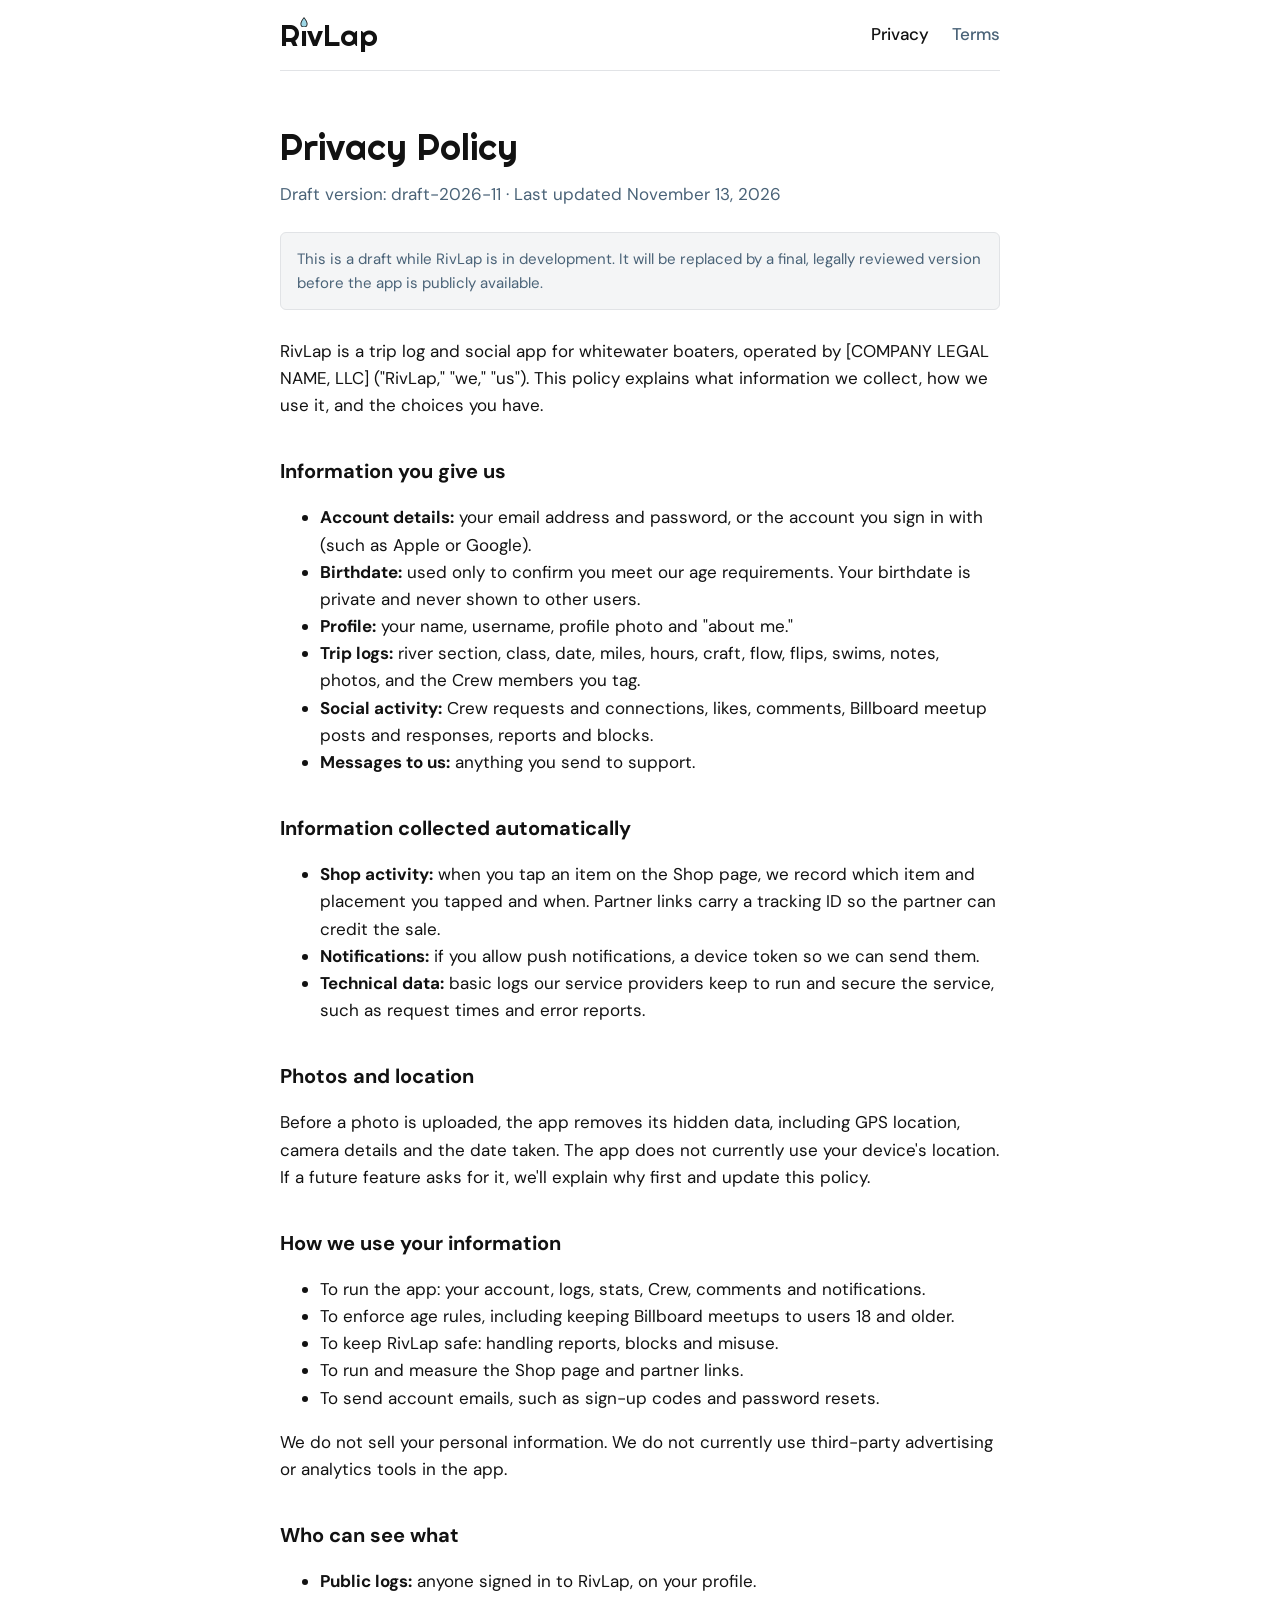
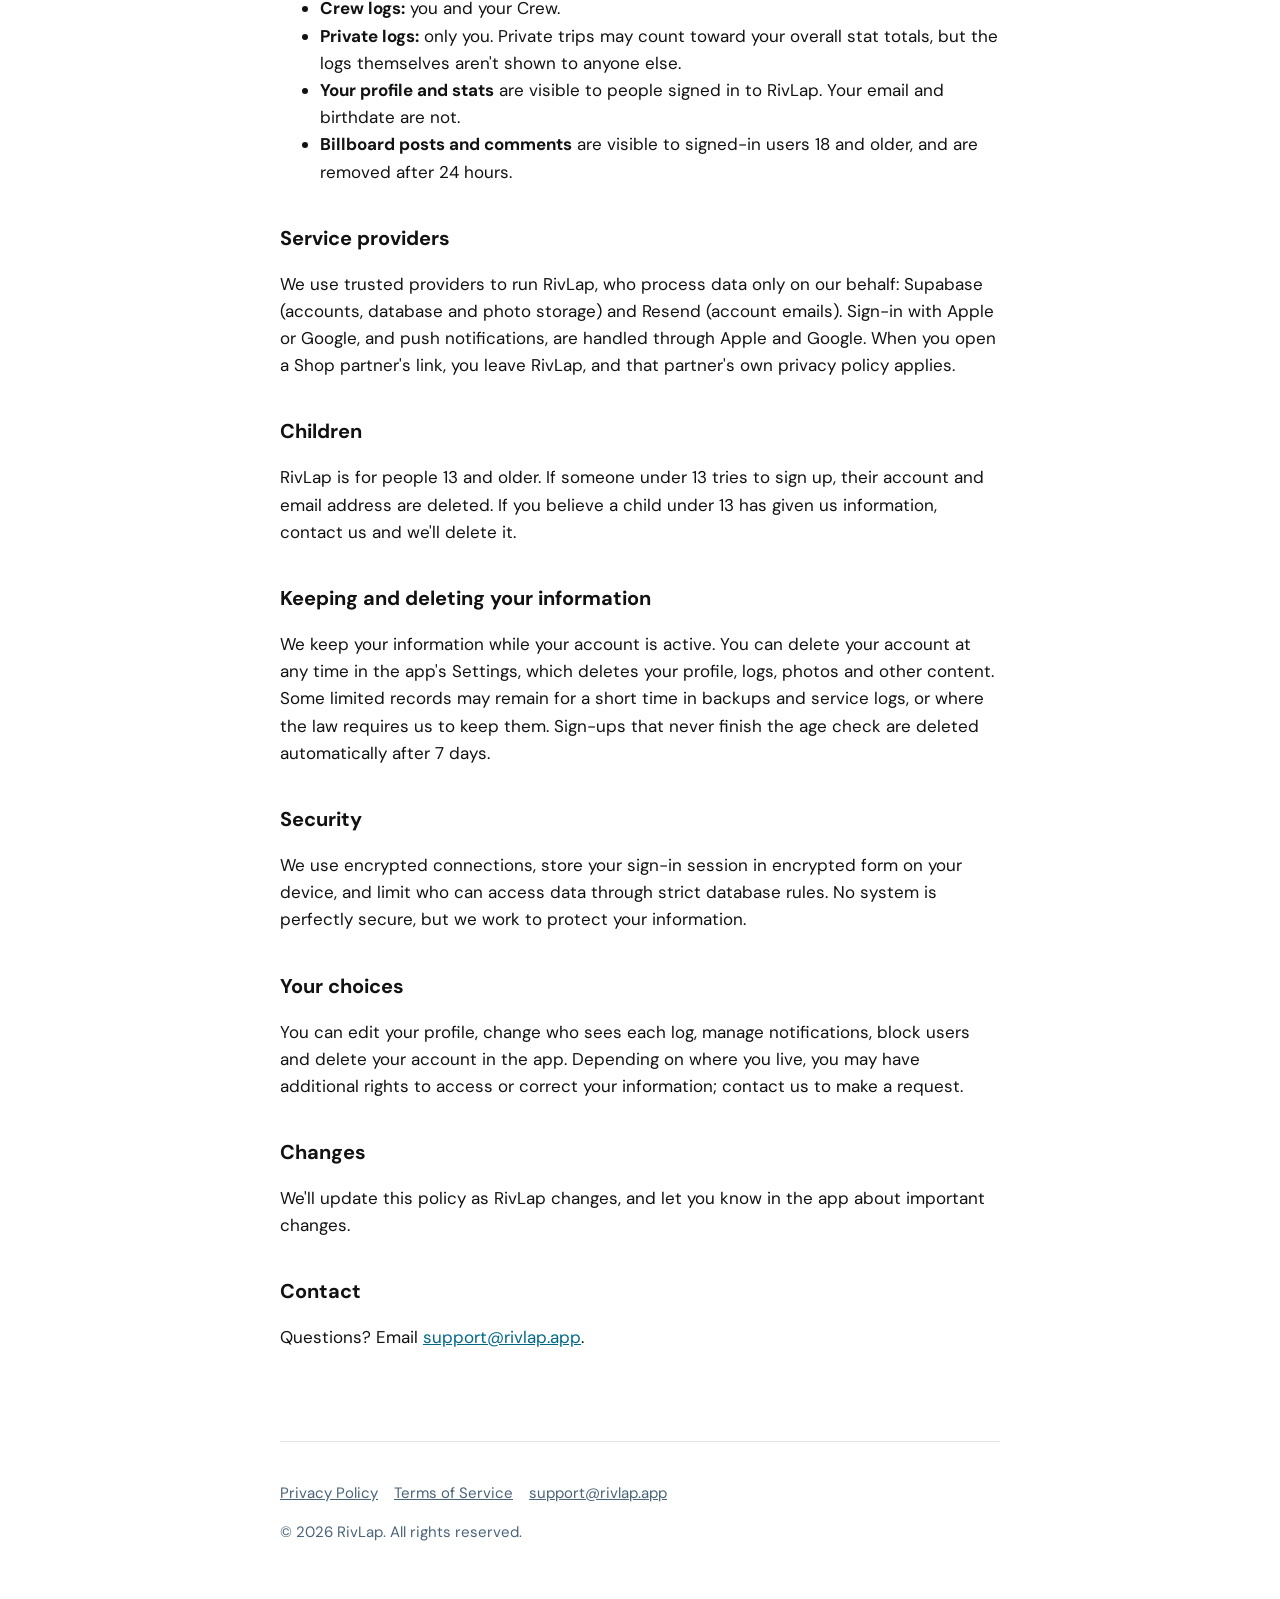
==== privacy/index.html @ aa17e75a "Publish the RivLap website: home, Privacy Policy and Terms of Service drafts Co-Authored-By: Claude " ====
<!doctype html>
<html lang="en">
<head>
<meta charset="utf-8">
<meta name="viewport" content="width=device-width, initial-scale=1">
<title>Privacy Policy · RivLap</title>
<meta name="description" content="How RivLap collects, uses and protects your information.">
<link rel="preconnect" href="https://fonts.googleapis.com">
<link rel="preconnect" href="https://fonts.gstatic.com" crossorigin>
<link href="https://fonts.googleapis.com/css2?family=DM+Sans:wght@400;500;700&family=Righteous&display=swap" rel="stylesheet">
<link rel="stylesheet" href="/style.css">
</head>
<body>
<div class="wrap">
  <header class="site">
    <a class="logo" href="/" aria-label="RivLap home">R<span class="i">ı<svg class="drop" viewBox="0 0 100 132" aria-hidden="true"><path class="o" d="M50 0C50 0 6 52 6 86a44 44 0 0 0 88 0C94 52 50 0 50 0Z"/><path class="f" d="M50 17C50 17 17 58 17 86a33 33 0 0 0 66 0C83 58 50 17 50 17Z"/></svg></span>vLap</a>
    <nav aria-label="Main">
      <a href="/privacy/" aria-current="page">Privacy</a>
      <a href="/terms/">Terms</a>
    </nav>
  </header>

  <main class="doc">
    <h1>Privacy Policy</h1>
    <p class="meta">Draft version: draft-2026-11 · Last updated November 13, 2026</p>
    <p class="draft">This is a draft while RivLap is in development. It will be replaced by a final, legally reviewed version before the app is publicly available.</p>

    <p>RivLap is a trip log and social app for whitewater boaters, operated by [COMPANY LEGAL NAME, LLC] ("RivLap," "we," "us"). This policy explains what information we collect, how we use it, and the choices you have.</p>

    <h2>Information you give us</h2>
    <ul>
      <li><strong>Account details:</strong> your email address and password, or the account you sign in with (such as Apple or Google).</li>
      <li><strong>Birthdate:</strong> used only to confirm you meet our age requirements. Your birthdate is private and never shown to other users.</li>
      <li><strong>Profile:</strong> your name, username, profile photo and "about me."</li>
      <li><strong>Trip logs:</strong> river section, class, date, miles, hours, craft, flow, flips, swims, notes, photos, and the Crew members you tag.</li>
      <li><strong>Social activity:</strong> Crew requests and connections, likes, comments, Billboard meetup posts and responses, reports and blocks.</li>
      <li><strong>Messages to us:</strong> anything you send to support.</li>
    </ul>

    <h2>Information collected automatically</h2>
    <ul>
      <li><strong>Shop activity:</strong> when you tap an item on the Shop page, we record which item and placement you tapped and when. Partner links carry a tracking ID so the partner can credit the sale.</li>
      <li><strong>Notifications:</strong> if you allow push notifications, a device token so we can send them.</li>
      <li><strong>Technical data:</strong> basic logs our service providers keep to run and secure the service, such as request times and error reports.</li>
    </ul>

    <h2>Photos and location</h2>
    <p>Before a photo is uploaded, the app removes its hidden data, including GPS location, camera details and the date taken. The app does not currently use your device's location. If a future feature asks for it, we'll explain why first and update this policy.</p>

    <h2>How we use your information</h2>
    <ul>
      <li>To run the app: your account, logs, stats, Crew, comments and notifications.</li>
      <li>To enforce age rules, including keeping Billboard meetups to users 18 and older.</li>
      <li>To keep RivLap safe: handling reports, blocks and misuse.</li>
      <li>To run and measure the Shop page and partner links.</li>
      <li>To send account emails, such as sign-up codes and password resets.</li>
    </ul>
    <p>We do not sell your personal information. We do not currently use third-party advertising or analytics tools in the app.</p>

    <h2>Who can see what</h2>
    <ul>
      <li><strong>Public logs:</strong> anyone signed in to RivLap, on your profile.</li>
      <li><strong>Crew logs:</strong> you and your Crew.</li>
      <li><strong>Private logs:</strong> only you. Private trips may count toward your overall stat totals, but the logs themselves aren't shown to anyone else.</li>
      <li><strong>Your profile and stats</strong> are visible to people signed in to RivLap. Your email and birthdate are not.</li>
      <li><strong>Billboard posts and comments</strong> are visible to signed-in users 18 and older, and are removed after 24 hours.</li>
    </ul>

    <h2>Service providers</h2>
    <p>We use trusted providers to run RivLap, who process data only on our behalf: Supabase (accounts, database and photo storage) and Resend (account emails). Sign-in with Apple or Google, and push notifications, are handled through Apple and Google. When you open a Shop partner's link, you leave RivLap, and that partner's own privacy policy applies.</p>

    <h2>Children</h2>
    <p>RivLap is for people 13 and older. If someone under 13 tries to sign up, their account and email address are deleted. If you believe a child under 13 has given us information, contact us and we'll delete it.</p>

    <h2>Keeping and deleting your information</h2>
    <p>We keep your information while your account is active. You can delete your account at any time in the app's Settings, which deletes your profile, logs, photos and other content. Some limited records may remain for a short time in backups and service logs, or where the law requires us to keep them. Sign-ups that never finish the age check are deleted automatically after 7 days.</p>

    <h2>Security</h2>
    <p>We use encrypted connections, store your sign-in session in encrypted form on your device, and limit who can access data through strict database rules. No system is perfectly secure, but we work to protect your information.</p>

    <h2>Your choices</h2>
    <p>You can edit your profile, change who sees each log, manage notifications, block users and delete your account in the app. Depending on where you live, you may have additional rights to access or correct your information; contact us to make a request.</p>

    <h2>Changes</h2>
    <p>We'll update this policy as RivLap changes, and let you know in the app about important changes.</p>

    <h2>Contact</h2>
    <p>Questions? Email <a href="mailto:support@rivlap.app">support@rivlap.app</a>.</p>
  </main>

  <footer class="site">
    <p><a href="/privacy/">Privacy Policy</a><a href="/terms/">Terms of Service</a><a href="mailto:support@rivlap.app">support@rivlap.app</a></p>
    <p>&copy; 2026 RivLap. All rights reserved.</p>
  </footer>
</div>
</body>
</html>
---- style.css ----
:root {
  --bg: #121212;
  --surface: #1c1c1c;
  --border: #2e2e2e;
  --text: #f2f2f2;
  --muted: #b5b5b5;
  --accent: #9ed7e6;
  --drop-outline: #f2f2f2;
}
@media (prefers-color-scheme: light) {
  :root {
    --bg: #ffffff;
    --surface: #f4f5f6;
    --border: #e1e3e6;
    --text: #121212;
    --muted: #4a6378;
    --accent: #006884;
    --drop-outline: #121212;
  }
}
* { box-sizing: border-box; }
html { -webkit-text-size-adjust: 100%; }
body {
  margin: 0;
  background: var(--bg);
  color: var(--text);
  font-family: "DM Sans", system-ui, -apple-system, sans-serif;
  font-size: 17px;
  line-height: 1.6;
}
a { color: var(--accent); }
a:focus-visible { outline: 2px solid var(--accent); outline-offset: 3px; }

.wrap { max-width: 760px; margin: 0 auto; padding: 0 20px; }

header.site {
  display: flex; align-items: center; justify-content: space-between;
  padding: 20px 0; border-bottom: 1px solid var(--border);
}
header.site nav a { margin-left: 18px; text-decoration: none; color: var(--muted); font-weight: 500; }
header.site nav a:hover, header.site nav a[aria-current="page"] { color: var(--text); }

/* Wordmark: "RivLap" with a water drop as the dot of the i */
.logo {
  font-family: "Righteous", system-ui, sans-serif;
  color: var(--text); text-decoration: none; line-height: 1;
  display: inline-flex; align-items: baseline; white-space: nowrap;
  letter-spacing: -0.01em;
}
.logo .i { position: relative; display: inline-block; }
.logo .drop { position: absolute; left: 50%; transform: translateX(-50%); width: 0.27em; bottom: 0.76em; }
.logo .drop .o { fill: var(--drop-outline); }
.logo .drop .f { fill: #9ed7e6; }
header.site .logo { font-size: 30px; }

.hero { text-align: center; padding: 96px 0 72px; }
.hero .logo { font-size: clamp(72px, 18vw, 128px); margin: 0; }
.hero .tagline { font-size: clamp(20px, 4.5vw, 26px); margin: 28px 0 8px; }
.hero .sub { color: var(--muted); max-width: 520px; margin: 0 auto; }
.badge {
  display: inline-block; margin-top: 32px; padding: 8px 18px; border-radius: 999px;
  border: 1px solid var(--border); background: var(--surface); font-weight: 500;
}

.features { display: grid; gap: 16px; grid-template-columns: repeat(auto-fit, minmax(200px, 1fr)); padding-bottom: 72px; }
.features div { background: var(--surface); border: 1px solid var(--border); border-radius: 6px; padding: 20px; }
.features h2 { font-family: "Righteous", system-ui, sans-serif; font-weight: 400; font-size: 20px; margin: 0 0 6px; }
.features p { margin: 0; color: var(--muted); font-size: 16px; }

.doc { padding: 48px 0 72px; }
.doc h1 { font-family: "Righteous", system-ui, sans-serif; font-weight: 400; font-size: 36px; margin: 0 0 4px; }
.doc h2 { font-size: 20px; margin: 36px 0 8px; }
.doc .meta { color: var(--muted); margin: 0 0 24px; }
.draft {
  border: 1px solid var(--border); background: var(--surface); border-radius: 6px;
  padding: 14px 16px; margin: 0 0 28px; font-size: 15px; color: var(--muted);
}

footer.site { border-top: 1px solid var(--border); padding: 24px 0 40px; color: var(--muted); font-size: 15px; }
footer.site a { color: var(--muted); margin-right: 16px; }
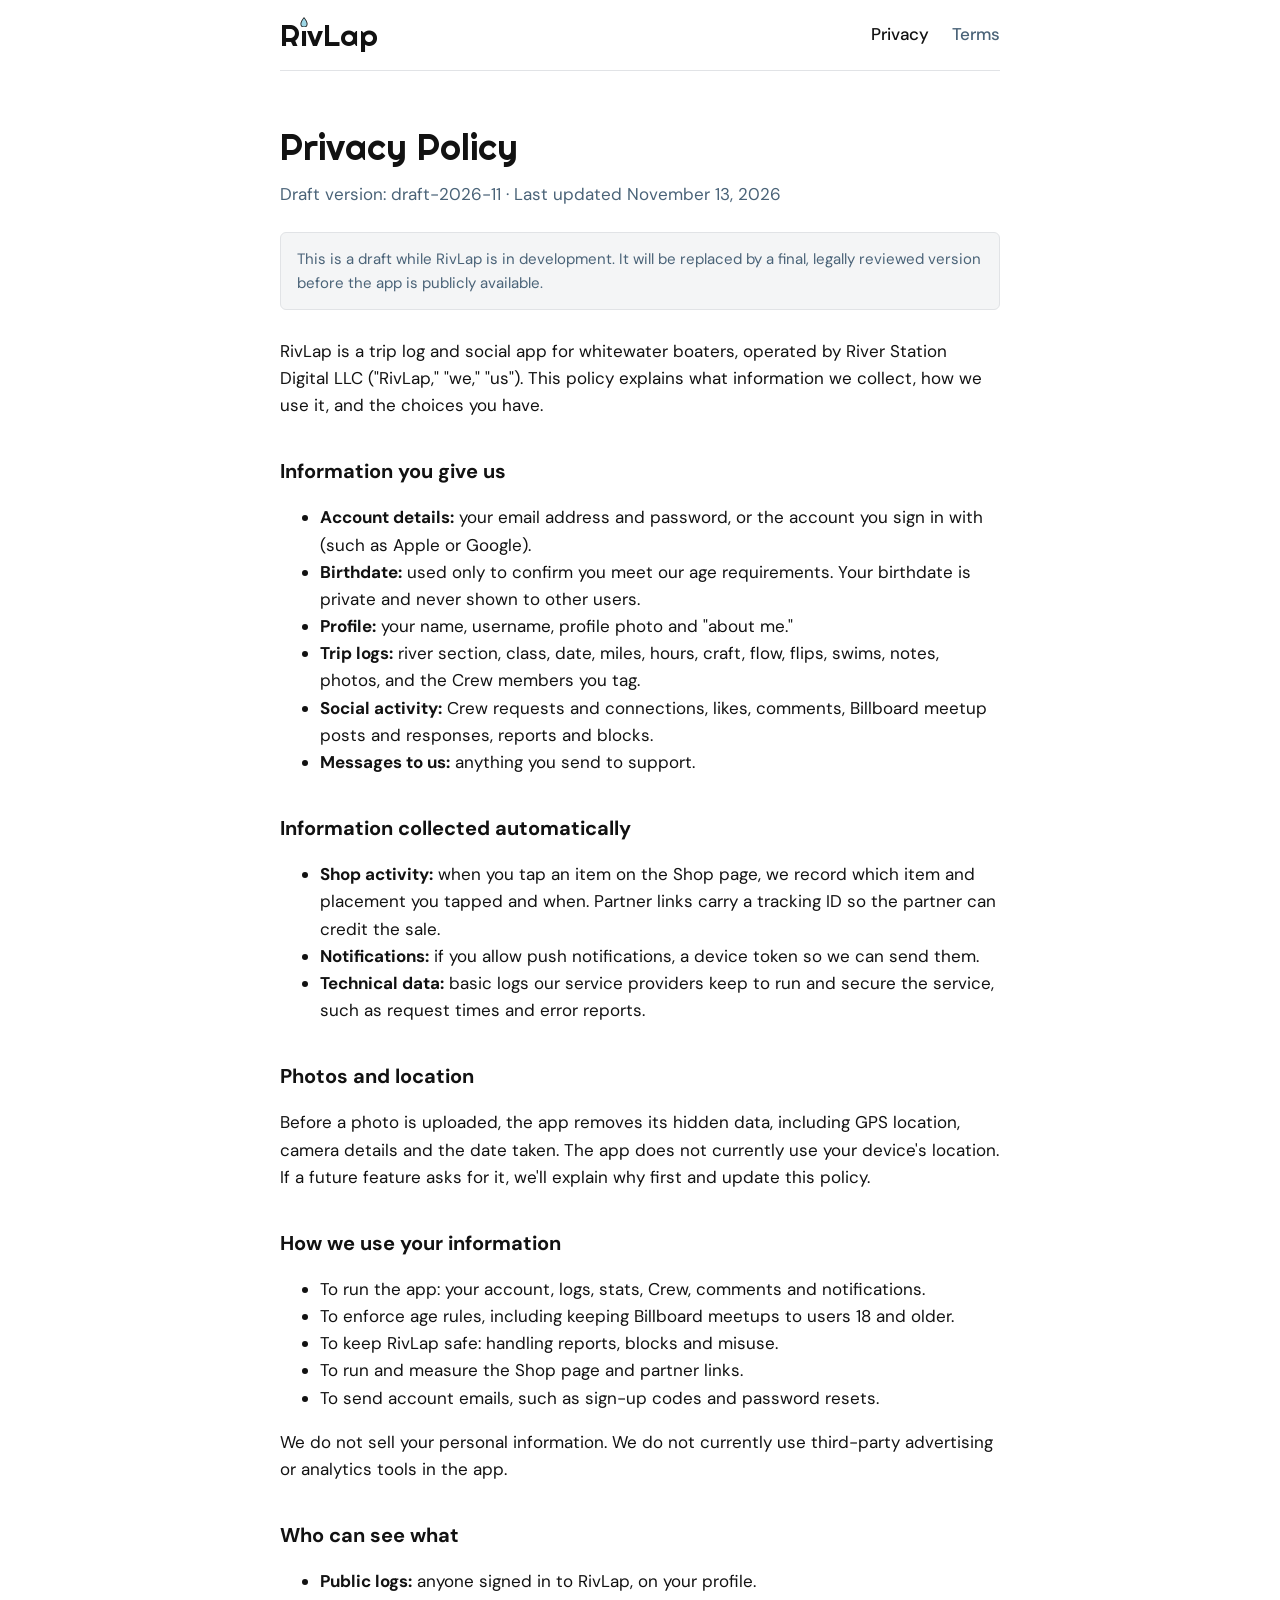
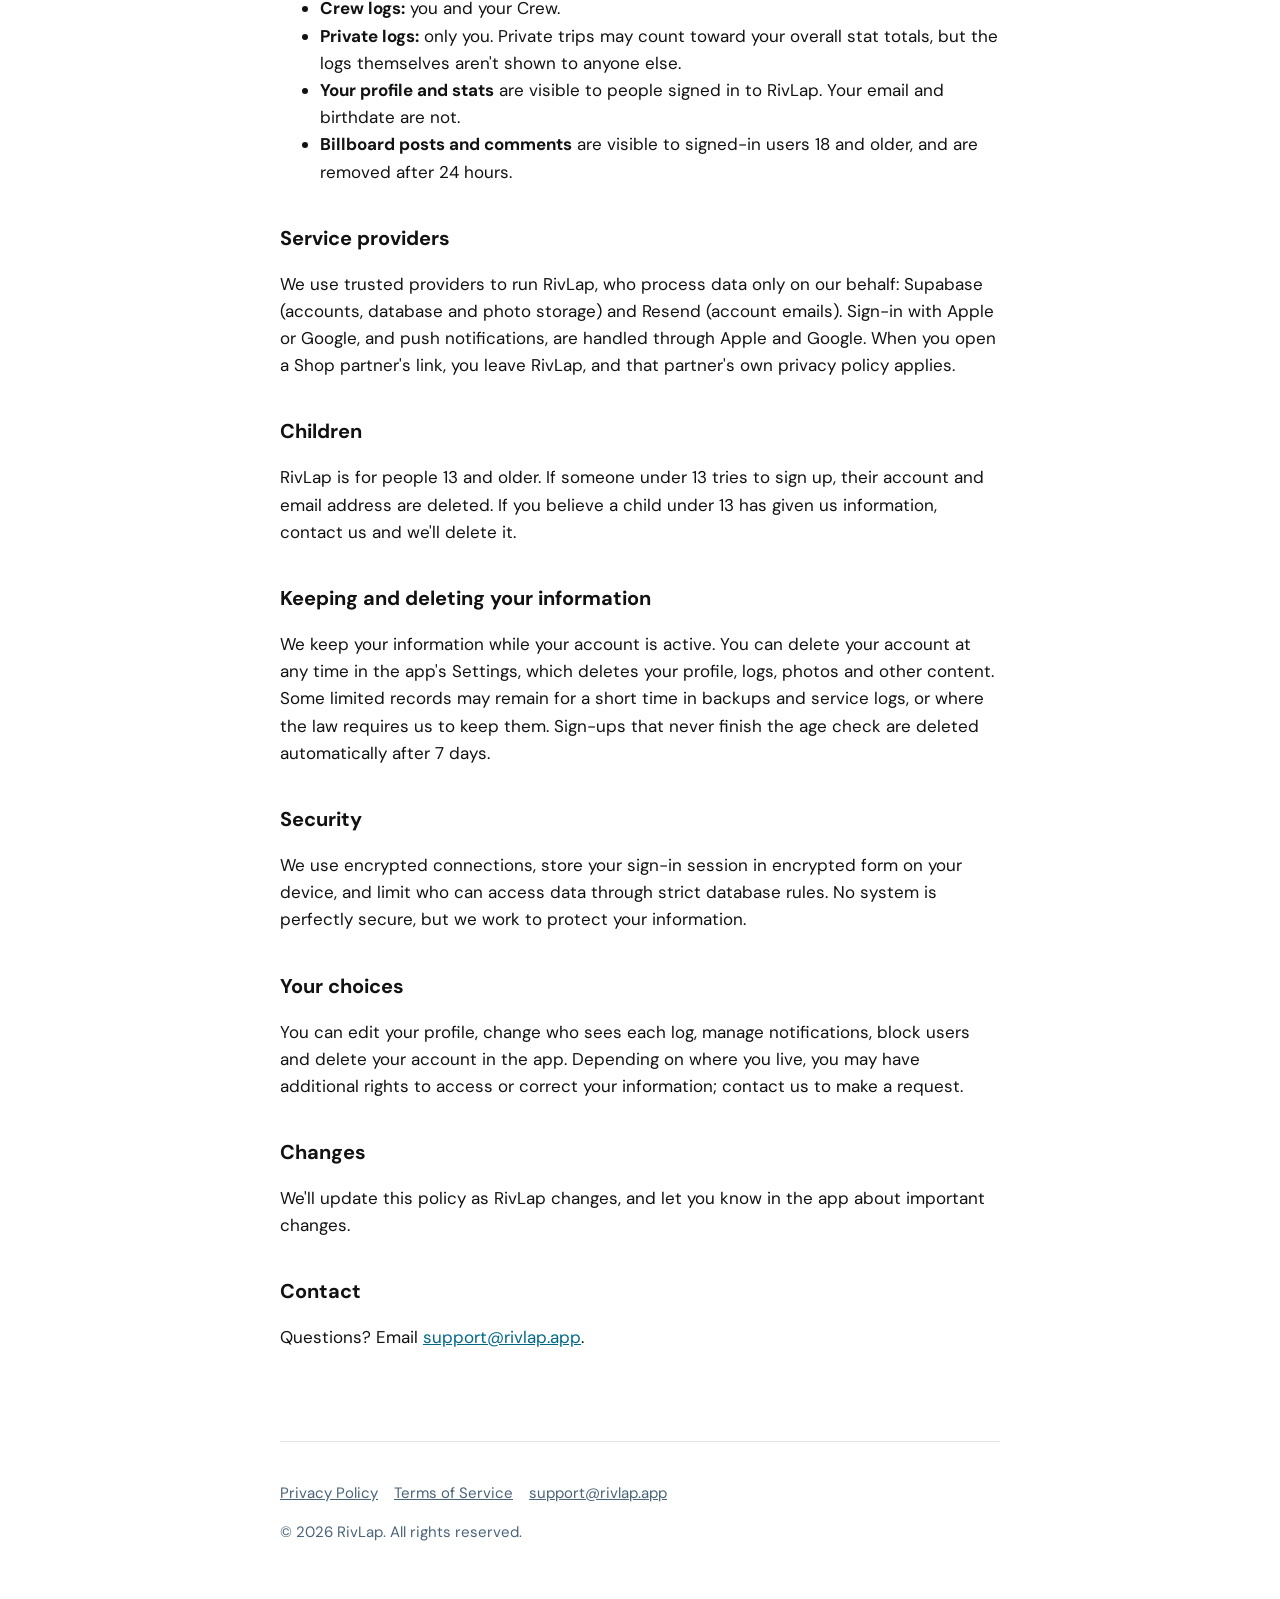
==== commit 07972eb3: "Name River Station Digital LLC (Colorado) in the Privacy Policy and Terms Co-Authored-By: Claude Opu" ====
--- a/privacy/index.html
+++ b/privacy/index.html
@@ -25,7 +25,7 @@
     <p class="meta">Draft version: draft-2026-11 · Last updated November 13, 2026</p>
     <p class="draft">This is a draft while RivLap is in development. It will be replaced by a final, legally reviewed version before the app is publicly available.</p>
 
-    <p>RivLap is a trip log and social app for whitewater boaters, operated by [COMPANY LEGAL NAME, LLC] ("RivLap," "we," "us"). This policy explains what information we collect, how we use it, and the choices you have.</p>
+    <p>RivLap is a trip log and social app for whitewater boaters, operated by River Station Digital LLC ("RivLap," "we," "us"). This policy explains what information we collect, how we use it, and the choices you have.</p>
 
     <h2>Information you give us</h2>
     <ul>
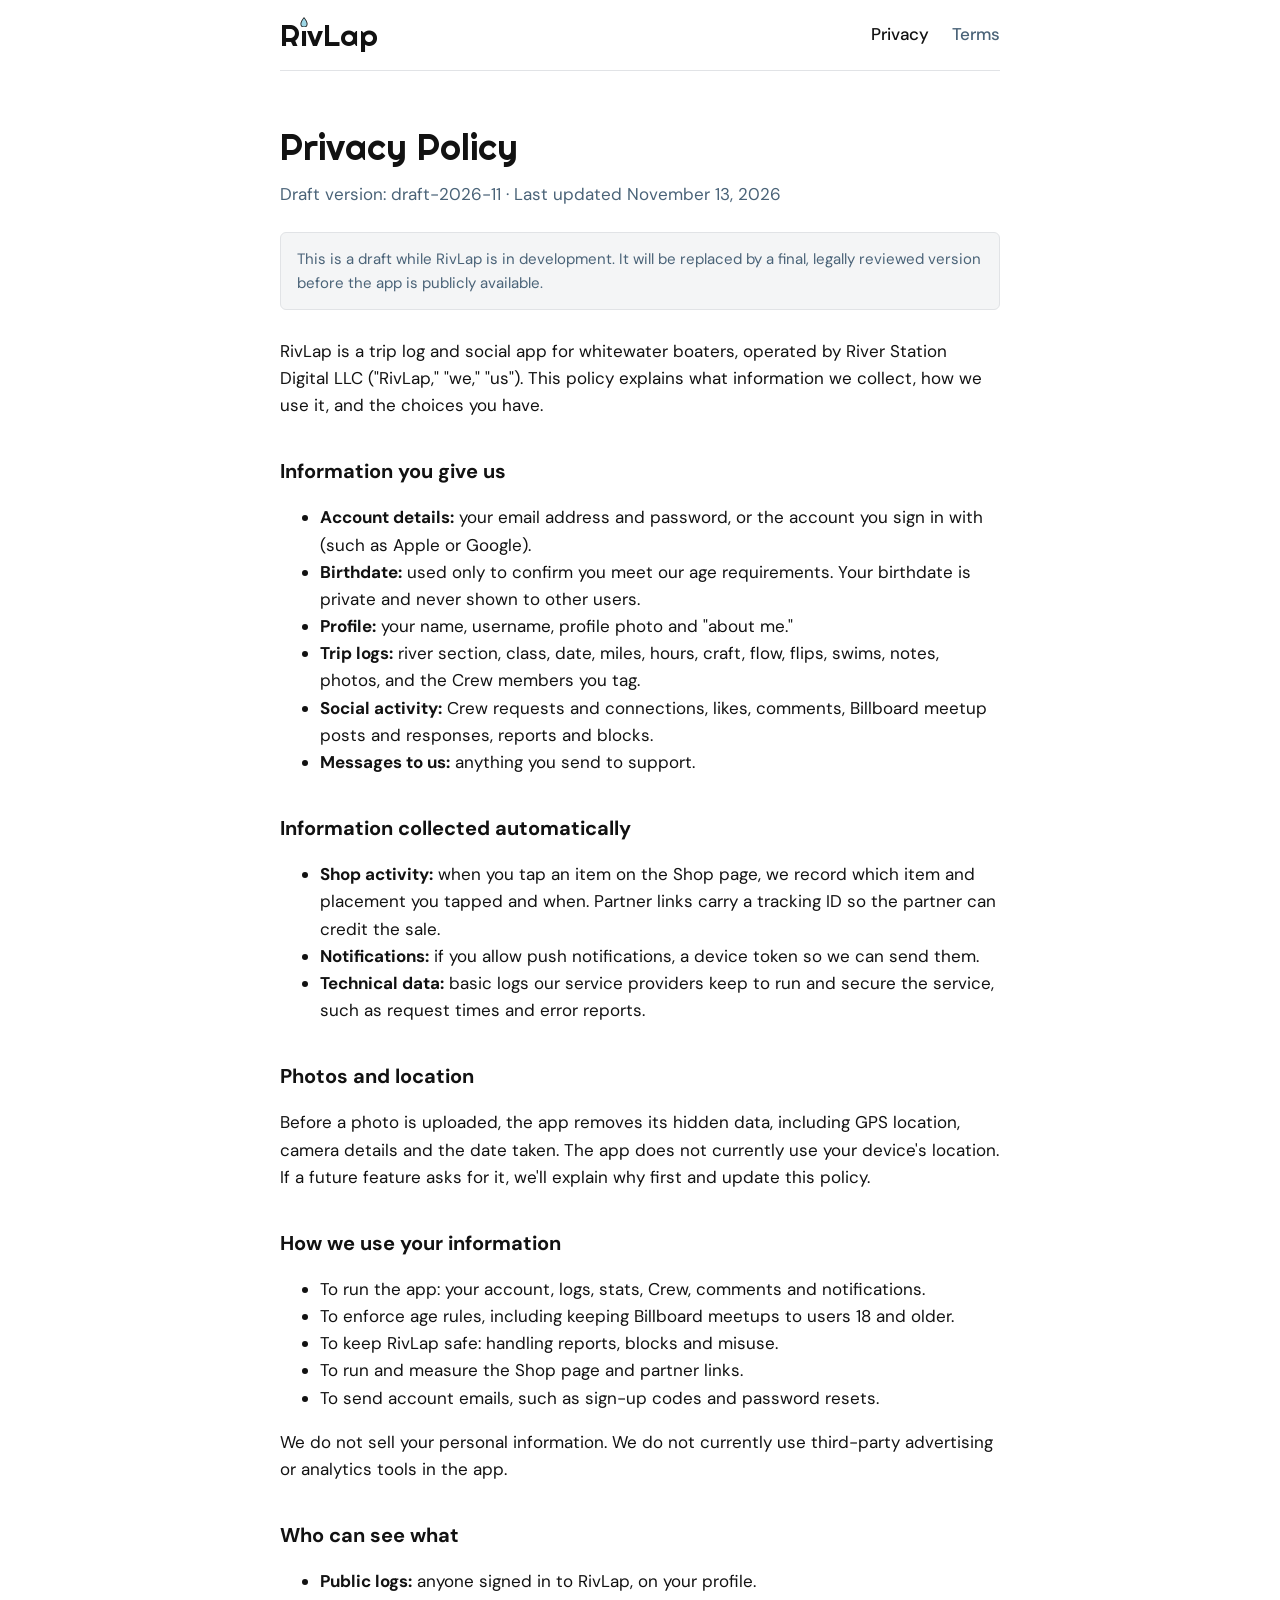
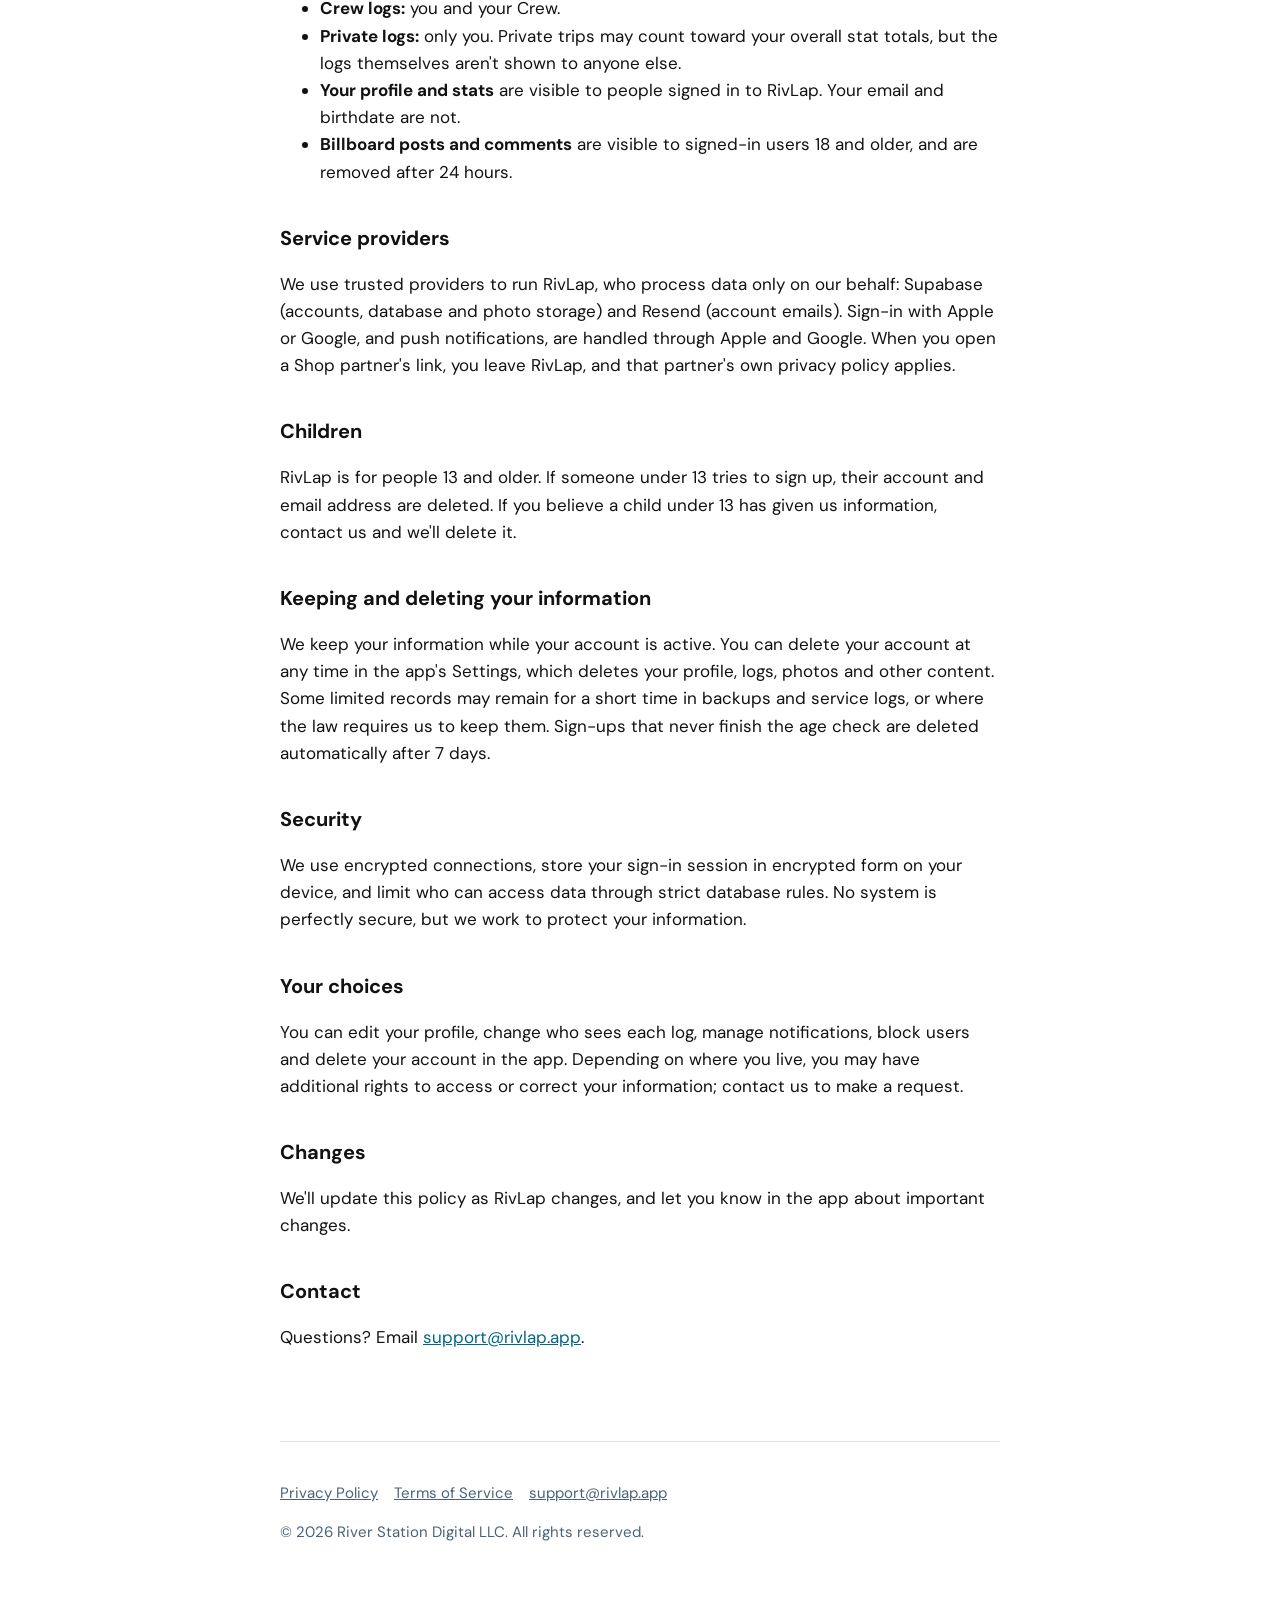
==== commit 497623a2: "Footer: (c) 2026 River Station Digital LLC Co-Authored-By: Claude Opus 5.5 <noreply@anthropic.com>" ====
--- a/privacy/index.html
+++ b/privacy/index.html
@@ -90,7 +90,7 @@
 
   <footer class="site">
     <p><a href="/privacy/">Privacy Policy</a><a href="/terms/">Terms of Service</a><a href="mailto:support@rivlap.app">support@rivlap.app</a></p>
-    <p>&copy; 2026 RivLap. All rights reserved.</p>
+    <p>&copy; 2026 River Station Digital LLC. All rights reserved.</p>
   </footer>
 </div>
 </body>
